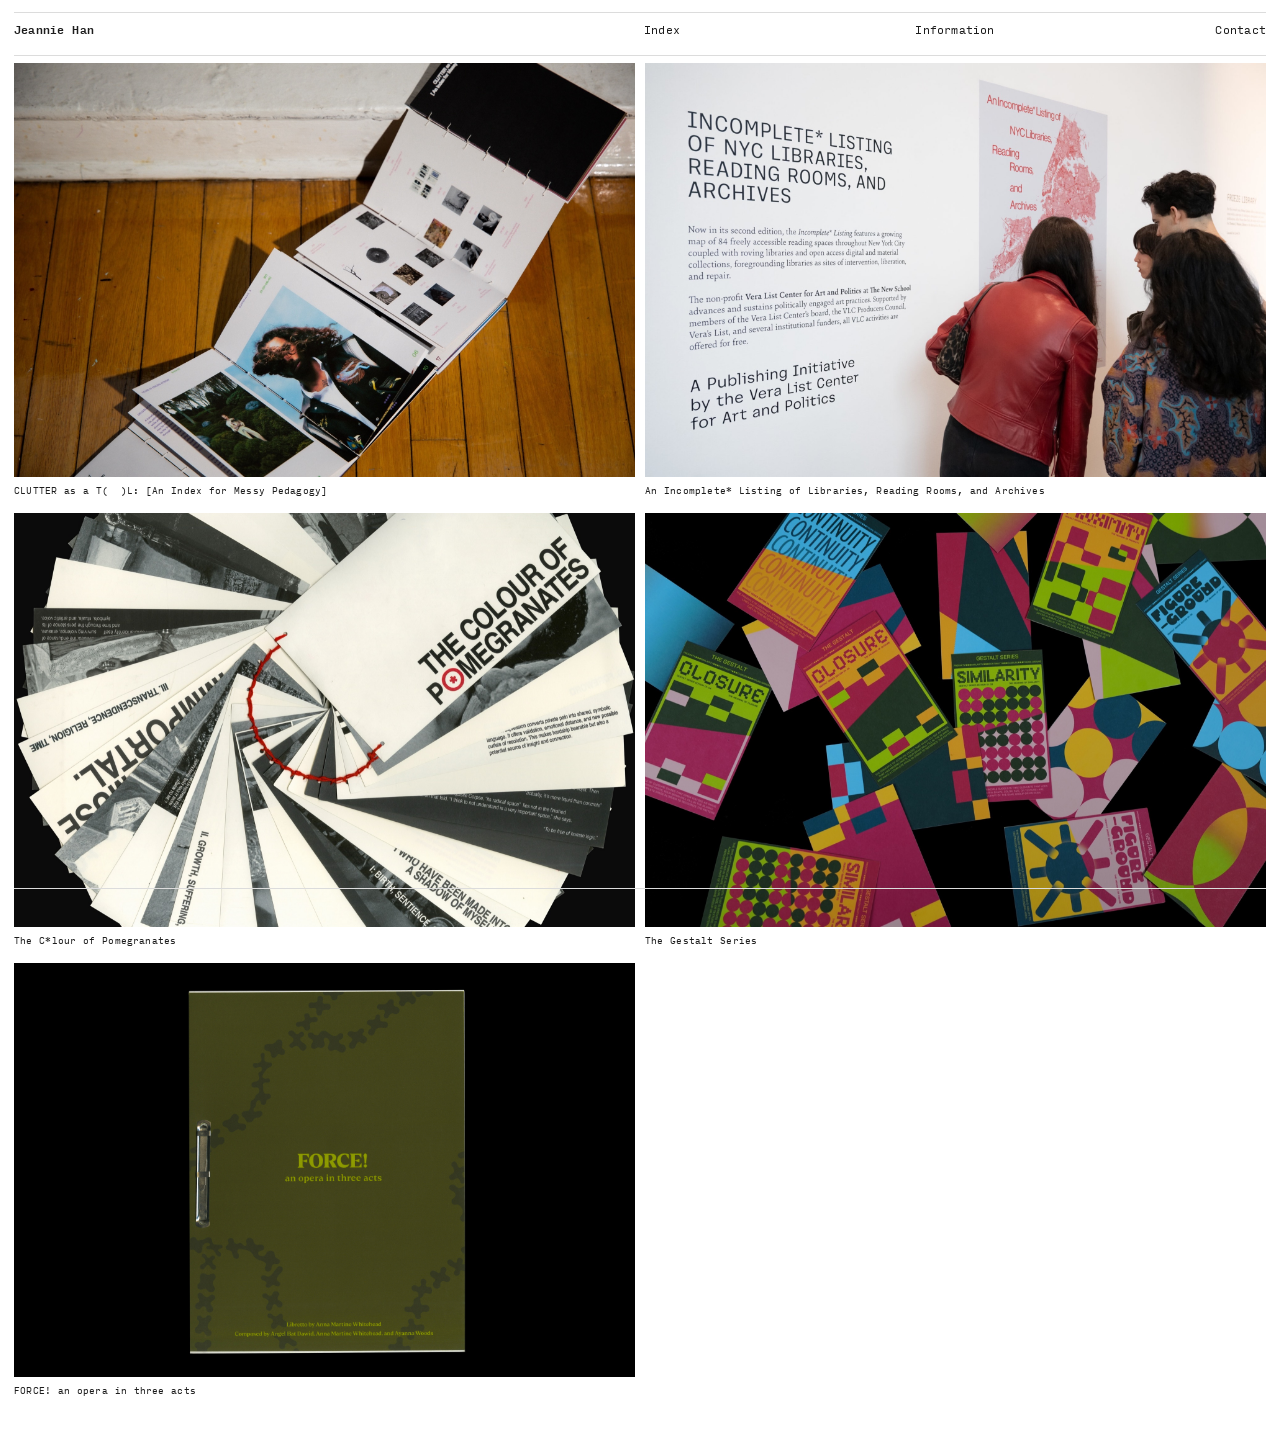
==== archive.html @ 5d0d70c4 "v" ====
<!DOCTYPE html>
<html lang="en">
<head>
<style>@media (hover:hover) and (pointer:fine){html:not(.site-cursor-touch):not(.site-cursor-play),html:not(.site-cursor-touch):not(.site-cursor-play) *{cursor:url("data:image/svg+xml,%3Csvg xmlns='http://www.w3.org/2000/svg' width='16' height='16' viewBox='0 0 16 16'%3E%3Ccircle cx='8' cy='8' r='8' fill='%23C8C8C8'/%3E%3C/svg%3E") 8 8, none !important}html.site-cursor-play,html.site-cursor-play *{cursor:none !important}}</style>
<link rel="stylesheet" href="fonts.css">
<script src="site-cursor.js"></script>
<meta charset="UTF-8">
<link rel="icon" href="favicon-32.png" type="image/png" sizes="32x32">
<link rel="apple-touch-icon" href="favicon.png">
<meta name="viewport" content="width=device-width, initial-scale=1.0">
<title>JEANNIE HAN</title>
<style>
  * { margin:0; padding:0; box-sizing:border-box; }

  html, body {
    min-height:100%;
    background:var(--bg);
    color:var(--text);
    font-family:"Input Mono", monospace;
    overflow-x:hidden;
  }

  a { color:inherit; text-decoration:none; }

  /*
    Match Information’s first hairline:
      wrap clears topbar + 12px; rule tucks 4px above content start
      → rule sits at topbar-h + 8px on both pages.
  */
  .wrap {
    padding:calc(var(--topbar-h) + 12px) var(--pad-x) calc(12px + 0.5px + 40px);
  }

  .index-top-rule {
    height:0.5px;
    background:var(--hairline);
    margin:-4px 0 8px;
    pointer-events:none;
  }

  /*
    Equal image-to-image spacing. Titles sit under each crop and hang into
    the row gap so they don't stretch the vertical distance between media.
  */
  .index-grid {
    --index-gap:clamp(10px, 1vw, 10px);
    --title-space:calc(9px * 0.9 * 2 + 10px);
    display:grid;
    grid-template-columns:repeat(2, minmax(0, 1fr));
    column-gap:var(--index-gap);
    row-gap:calc(var(--index-gap) + var(--title-space));
    width:100%;
    padding-bottom:var(--title-space);
  }

  .index-card {
    position:relative;
    min-width:0;
  }

  .index-card__media {
    display:block;
    width:100%;
    aspect-ratio:3 / 2;
    overflow:hidden;
    background:var(--bg);
  }
  .index-card__media img {
    display:block;
    width:100%;
    height:100%;
    object-fit:cover;
    object-position:center center;
  }

  .index-card__title {
    position:absolute;
    left:0;
    right:0;
    top:100%;
    margin:8px 0 0;
    font-family:"Input Mono", monospace;
    font-size:9px;
    font-weight:400;
    line-height:1.35;
    letter-spacing:var(--tracking);
    word-spacing:var(--word-gap);
    max-width:100%;
  }

  @media (max-width:768px) {
    .index-grid {
      grid-template-columns:1fr;
    }
  }
</style>
</head>
<body>
  <header class="topbar">
    <a class="name" href="index.html">Jeannie Han</a>
    <nav class="topbar-nav">
      <a href="archive.html">Index</a>
      <a href="projects/about.html">Information</a>
      <a href="mailto:jeanniehan10@gmail.com">Contact</a>
    </nav>
  </header>

  <main class="wrap">
    <div class="index-top-rule" aria-hidden="true"></div>
    <div class="index-grid">
      <article class="index-card">
        <a class="index-card__media" href="projects/CLUTTER/clutter.html">
          <img src="projects/CLUTTER/CLUTTER_4.jpg" data-mobile-src="projects/CLUTTER/CLUTTER_4(MOBILE).jpg" alt="CLUTTER as a T(  )L">
        </a>
        <h2 class="index-card__title">
          <a href="projects/CLUTTER/clutter.html">CLUTTER as a T(  )L: [An Index for Messy Pedagogy]</a>
        </h2>
      </article>

      <article class="index-card">
        <a class="index-card__media" href="projects/NSNB/new-school-new-books.html">
          <img src="projects/NSNB/NSNB_EXHIBIT.jpg" data-mobile-src="projects/NSNB/NSNB_EXHIBIT.jpg" alt="An Incomplete* Listing">
        </a>
        <h2 class="index-card__title">
          <a href="projects/NSNB/new-school-new-books.html">An Incomplete* Listing of Libraries, Reading Rooms, and Archives</a>
        </h2>
      </article>

      <article class="index-card">
        <a class="index-card__media" href="projects/COP/pomegranates.html">
          <img src="projects/COP/COP_Editorial_2.jpg" data-mobile-src="projects/COP/COP_HOVER(MOBILE).jpg" alt="The C*lour of Pomegranates">
        </a>
        <h2 class="index-card__title">
          <a href="projects/COP/pomegranates.html">The C*lour of Pomegranates</a>
        </h2>
      </article>

      <article class="index-card">
        <a class="index-card__media" href="projects/GESTALT/gestalt.html">
          <img src="projects/GESTALT/GESTALT_EDITED.jpg" data-mobile-src="projects/GESTALT/GESTALT_EDITED(MOBILE).jpg" alt="The Gestalt Series">
        </a>
        <h2 class="index-card__title">
          <a href="projects/GESTALT/gestalt.html">The Gestalt Series</a>
        </h2>
      </article>

      <article class="index-card">
        <a class="index-card__media" href="projects/FORCE!/force.html">
          <img src="projects/FORCE!/FORCE!_HOVER.jpg" alt="FORCE! an opera in three acts">
        </a>
        <h2 class="index-card__title">
          <a href="projects/FORCE!/force.html">FORCE! an opera in three acts</a>
        </h2>
      </article>
    </div>
  </main>

<script>
  (function () {
    const mq = window.matchMedia('(max-width: 768px)');
    function apply() {
      document.querySelectorAll('img[data-mobile-src]').forEach((img) => {
        if (!img.dataset.desktopSrc) img.dataset.desktopSrc = img.getAttribute('src') || '';
        const next = mq.matches && img.dataset.mobileSrc ? img.dataset.mobileSrc : img.dataset.desktopSrc;
        if (img.getAttribute('src') !== next) img.setAttribute('src', next);
      });
    }
    apply();
    mq.addEventListener('change', apply);
  })();
</script>
</body>
</html>
---- fonts.css ----
@font-face {
  font-family: "Input Mono";
  src: url("InputMono/InputMono-Regular.woff") format("woff");
  font-weight: normal;
  font-style: normal;
  font-display: swap;
}

@font-face {
  font-family: "Input Mono";
  src: url("InputMono/InputMono-Italic.woff2") format("woff2");
  font-weight: normal;
  font-style: italic;
  font-display: swap;
}

@font-face {
  font-family: "Input Mono Medium";
  src: url("InputMono/InputMono-Medium.woff") format("woff");
  font-weight: normal;
  font-style: normal;
  font-display: swap;
}

@font-face {
  font-family: "Neue Haas Grotesk Black";
  src: url("NeueHaasGrotesk/Black.otf") format("opentype");
  font-weight: normal;
  font-style: normal;
  font-display: swap;
}

@font-face {
  font-family: "Neue Haas Grotesk Heavy";
  src: url("NeueHaasGrotesk/Bold.otf") format("opentype");
  font-weight: normal;
  font-style: normal;
  font-display: swap;
}

@font-face {
  font-family: "Neue Haas Grotesk Bold";
  src: url("NeueHaasGrotesk/Bold.otf") format("opentype");
  font-weight: normal;
  font-style: normal;
  font-display: swap;
}

@font-face {
  font-family: "Neue Haas Grotesk Medium";
  src: url("NeueHaasGrotesk/Medium.otf") format("opentype");
  font-weight: normal;
  font-style: normal;
  font-display: swap;
}

@font-face {
  font-family: "Neue Haas Grotesk Light";
  src: url("NeueHaasGrotesk/Light.otf") format("opentype");
  font-weight: normal;
  font-style: normal;
  font-display: swap;
}

@font-face {
  font-family: "Neue Haas Grotesk Thin";
  src: url("NeueHaasGrotesk/Thin.otf") format("opentype");
  font-weight: normal;
  font-style: normal;
  font-display: swap;
}

@font-face {
  font-family: "Neue Haas Grotesk";
  src: url("NeueHaasGrotesk/Roman.otf") format("opentype");
  font-weight: normal;
  font-style: normal;
  font-display: swap;
}

@font-face {
  font-family: "Neue Haas Grotesk";
  src: url("NeueHaasGrotesk/Italic.otf") format("opentype");
  font-weight: normal;
  font-style: italic;
  font-display: swap;
}

:root {
  --bg: #ffffff;
  --text: #1d1d1d;
  /* Hairlines: near --bg, slightly off-white */
  --hairline: #dcdcdc;
  /* --bg minus --text via difference: paint so chrome reads as --text over the page */
  --blend-ink: #e2e2e2;
  --col-gap: 8px;
  --pad: 12px;
  --pad-x: 14px;
  --topbar-h: calc(12px + 0.5px + 11px + 11px + var(--pad));
  --hover-pink: #E63462;
  --tracking: 0.02em;
  --word-gap: 0.06em;
}

html, body {
  font-family: "Input Mono", monospace;
  font-weight: normal;
  font-style: normal;
  letter-spacing: var(--tracking);
  word-spacing: var(--word-gap);
  font-kerning: normal;
  background: var(--bg);
  color: var(--text);
  font-synthesis: none;
}

em, i {
  font-family: "Input Mono", monospace;
  font-style: italic;
  font-synthesis: none;
}

/* Site-wide cursor: OS draws the grey circle immediately (no mousemove wait).
   HTML bubble is only for the landing “Play With Me!” state. */
@media (hover: hover) and (pointer: fine) {
  html:not(.site-cursor-touch):not(.site-cursor-play),
  html:not(.site-cursor-touch):not(.site-cursor-play) * {
    cursor: url("data:image/svg+xml,%3Csvg xmlns='http://www.w3.org/2000/svg' width='16' height='16' viewBox='0 0 16 16'%3E%3Ccircle cx='8' cy='8' r='8' fill='%23C8C8C8'/%3E%3C/svg%3E") 8 8, none !important;
  }
  html.site-cursor-play:not(.site-cursor-touch),
  html.site-cursor-play:not(.site-cursor-touch) * {
    cursor: none !important;
  }
  html.site-cursor-play:not(.site-cursor-touch) .site-cursor {
    display: flex;
  }
}

.site-cursor {
  position: fixed;
  left: 0;
  top: 0;
  z-index: 10001;
  display: none;
  align-items: center;
  justify-content: center;
  pointer-events: none;
  transform: translate3d(-50%, -50%, 0);
  will-change: transform;
}
.site-cursor__bubble {
  display: flex;
  align-items: center;
  justify-content: center;
  width: 14px;
  height: 14px;
  border-radius: 50%;
  background: #C8C8C8;
  overflow: hidden;
  transition:
    width 0.34s cubic-bezier(0.22, 1, 0.36, 1),
    height 0.34s cubic-bezier(0.22, 1, 0.36, 1);
}
.site-cursor.is-play .site-cursor__bubble {
  width: 90px;
  height: 90px;
}
.site-cursor__label {
  font-family: "Input Mono", monospace;
  font-size: 11px;
  white-space: nowrap;
  color: var(--text);
  pointer-events: none;
  opacity: 0;
  transition: opacity 0.34s ease;
}
.site-cursor.is-play .site-cursor__label {
  opacity: 1;
}

/* Top hairline — outside topbar so hover blend changes don't affect it */
body::before {
  content: "";
  position: fixed;
  top: 12px;
  left: var(--pad-x);
  right: var(--pad-x);
  height: 0.5px;
  background: var(--hairline);
  z-index: 101;
  pointer-events: none;
}

/* Bottom hairline — same inset as the top rule */
body::after {
  content: "";
  position: fixed;
  bottom: 12px;
  left: var(--pad-x);
  right: var(--pad-x);
  height: 0.5px;
  background: var(--hairline);
  z-index: 101;
  pointer-events: none;
}

/* Shared topbar (matches index) */
.topbar {
  position: fixed;
  inset: 0 0 auto 0;
  z-index: 100;
  display: grid;
  grid-template-columns: 1fr 1fr;
  column-gap: var(--col-gap);
  padding: calc(12px + 0.5px + 11px) var(--pad-x) var(--pad);
  font-family: "Input Mono", monospace;
  font-size: 11px;
  letter-spacing: var(--tracking);
  word-spacing: var(--word-gap);
  pointer-events: none;
  background: transparent;
  mix-blend-mode: difference;
}
.topbar .name {
  grid-column: 1;
  color: var(--blend-ink);
  pointer-events: auto;
  font-family: "Input Mono Medium", "Input Mono", monospace;
  font-weight: normal;
}
.topbar a {
  pointer-events: auto;
  color: var(--blend-ink);
  text-decoration: none;
}
.topbar-nav {
  grid-column: 2;
  display: grid;
  grid-template-columns: repeat(3, minmax(0, 1fr));
  align-items: baseline;
  width: 100%;
  column-gap: 0;
}
.topbar-nav a:nth-child(1) { justify-self: start; }
.topbar-nav a:nth-child(2) { justify-self: center; }
.topbar-nav a:nth-child(3) { justify-self: end; }

@media (max-width: 768px) {
  :root {
    --topbar-nav-size: 10px;
    --topbar-nav-gap: 6px;
    /*
      Fixed topbar box must clear the stacked Index / Information / Contact
      column so the first page rule never runs through the menus.
    */
    --topbar-h: calc(
      12px + 0.5px + 11px
      + (3 * var(--topbar-nav-size) + 2 * var(--topbar-nav-gap))
      + var(--pad)
    );
  }
  .topbar {
    grid-template-columns: 1fr 1fr;
    align-items: start;
    row-gap: 0;
  }
  .topbar .name {
    grid-column: 1;
  }
  .topbar-nav {
    grid-column: 2;
    grid-template-columns: minmax(0, 1fr);
    row-gap: var(--topbar-nav-gap);
    width: 100%;
    white-space: nowrap;
    font-size: var(--topbar-nav-size);
  }
  .topbar-nav a:nth-child(1),
  .topbar-nav a:nth-child(2),
  .topbar-nav a:nth-child(3) {
    justify-self: end;
  }
}

/* Word-trail: instant lit color, slow fade back (desktop + mobile) */
.text-trail .trail-word {
  color: inherit;
  transition: color 6s ease;
}
.text-trail .trail-word.is-lit {
  color: var(--trail-lit, var(--hover-pink)) !important;
  transition: color 0.05s linear;
}
body[data-trail-colors] .text-trail .trail-word.is-lit {
  color: var(--trail-lit, var(--hover-pink)) !important;
}

/* COP: words vanish on press/hover, then fade back in very slowly */
body[data-trail-vanish] .text-trail .trail-word {
  transition: opacity 10s ease, color 6s ease;
  opacity: 1;
}
body[data-trail-vanish] .text-trail .trail-word.is-lit {
  color: inherit !important;
  opacity: 0;
  transition: opacity 0.05s linear;
}

/* COP: stacked word + asterisks — same box (no reflow); snap back after delay via JS */
body[data-trail-asterisks] .text-trail .trail-word {
  display: inline-grid;
  justify-items: start;
  color: inherit !important;
}
body[data-trail-asterisks] .text-trail .trail-word__text,
body[data-trail-asterisks] .text-trail .trail-word__mask {
  grid-area: 1 / 1;
}
body[data-trail-asterisks] .text-trail .trail-word__mask {
  opacity: 0;
  pointer-events: none;
  user-select: none;
}
body[data-trail-asterisks] .text-trail .trail-word.is-lit .trail-word__text {
  opacity: 0;
}
body[data-trail-asterisks] .text-trail .trail-word.is-lit .trail-word__mask {
  opacity: 1;
}
body[data-trail-asterisks] .text-trail .trail-word.is-lit {
  color: inherit !important;
}

/* Desktop: pink hover + word-trail hover guards (not on touch/mobile) */
@media (min-width: 769px) and (hover: hover) {
  :where(
    a,
    button,
    p,
    span,
    h1,
    h2,
    h3,
    h4,
    li,
    label,
    .name,
    .word,
    .word__label,
    .compose-meta,
    .k,
    .v,
    .contact-row,
    .page-title,
    .title,
    .body-copy,
    .info-label,
    .info-org,
    .info-date,
    .info-contact,
    .info-item
  ):hover {
    color: var(--hover-pink) !important;
  }

  /* ABOUT label stays put */
  .about-title,
  .about-title:hover {
    color: inherit !important;
  }

  /* Body copy with word-trail: don't flash the whole block / nested spans */
  .text-trail:hover,
  .text-trail span:hover {
    color: inherit !important;
  }
  .text-trail .trail-word.is-lit:hover {
    color: var(--trail-lit, var(--hover-pink)) !important;
  }
  body[data-trail-colors] .text-trail .trail-word.is-lit:hover {
    color: var(--trail-lit, var(--hover-pink)) !important;
  }

  .word,
  .word__label {
    transition: color 0.08s ease;
  }
  .word:hover .word__label,
  .word.hot:hover .word__label,
  .hero.is-previewing .word.hot .word__label {
    color: var(--hover-pink) !important;
  }

  /* Difference blend hides true pink — drop it on text only; hairlines stay separate */
  .topbar:has(.name:hover),
  .topbar:has(a:hover) {
    mix-blend-mode: normal;
  }
  .topbar:has(.name:hover) .name,
  .topbar:has(.name:hover) a,
  .topbar:has(a:hover) .name,
  .topbar:has(a:hover) a {
    color: var(--text);
  }
  .topbar .name:hover,
  .topbar a:hover {
    color: var(--hover-pink) !important;
  }

  /* Instant pink — no word-trail fade */
  a.link-instant,
  a.link-instant:hover {
    transition: none !important;
  }
  a.link-instant:hover {
    color: var(--hover-pink) !important;
  }

  a.link-project,
  a.link-project:hover {
    color: var(--link-blink, #E20000) !important;
    transition: none !important;
  }

  body[data-trail-vanish] .text-trail .trail-word.is-lit:hover {
    color: inherit !important;
    opacity: 0;
  }
  body[data-trail-asterisks] .text-trail .trail-word.is-lit:hover,
  body[data-trail-asterisks] .text-trail .trail-word.is-lit:hover .trail-word__text,
  body[data-trail-asterisks] .text-trail .trail-word.is-lit:hover .trail-word__mask {
    color: inherit !important;
  }
}

a.link-project {
  --link-blink: #E20000;
  color: var(--link-blink);
  animation: none;
}
a.link-project--force {
  --link-blink: #8F9903;
}
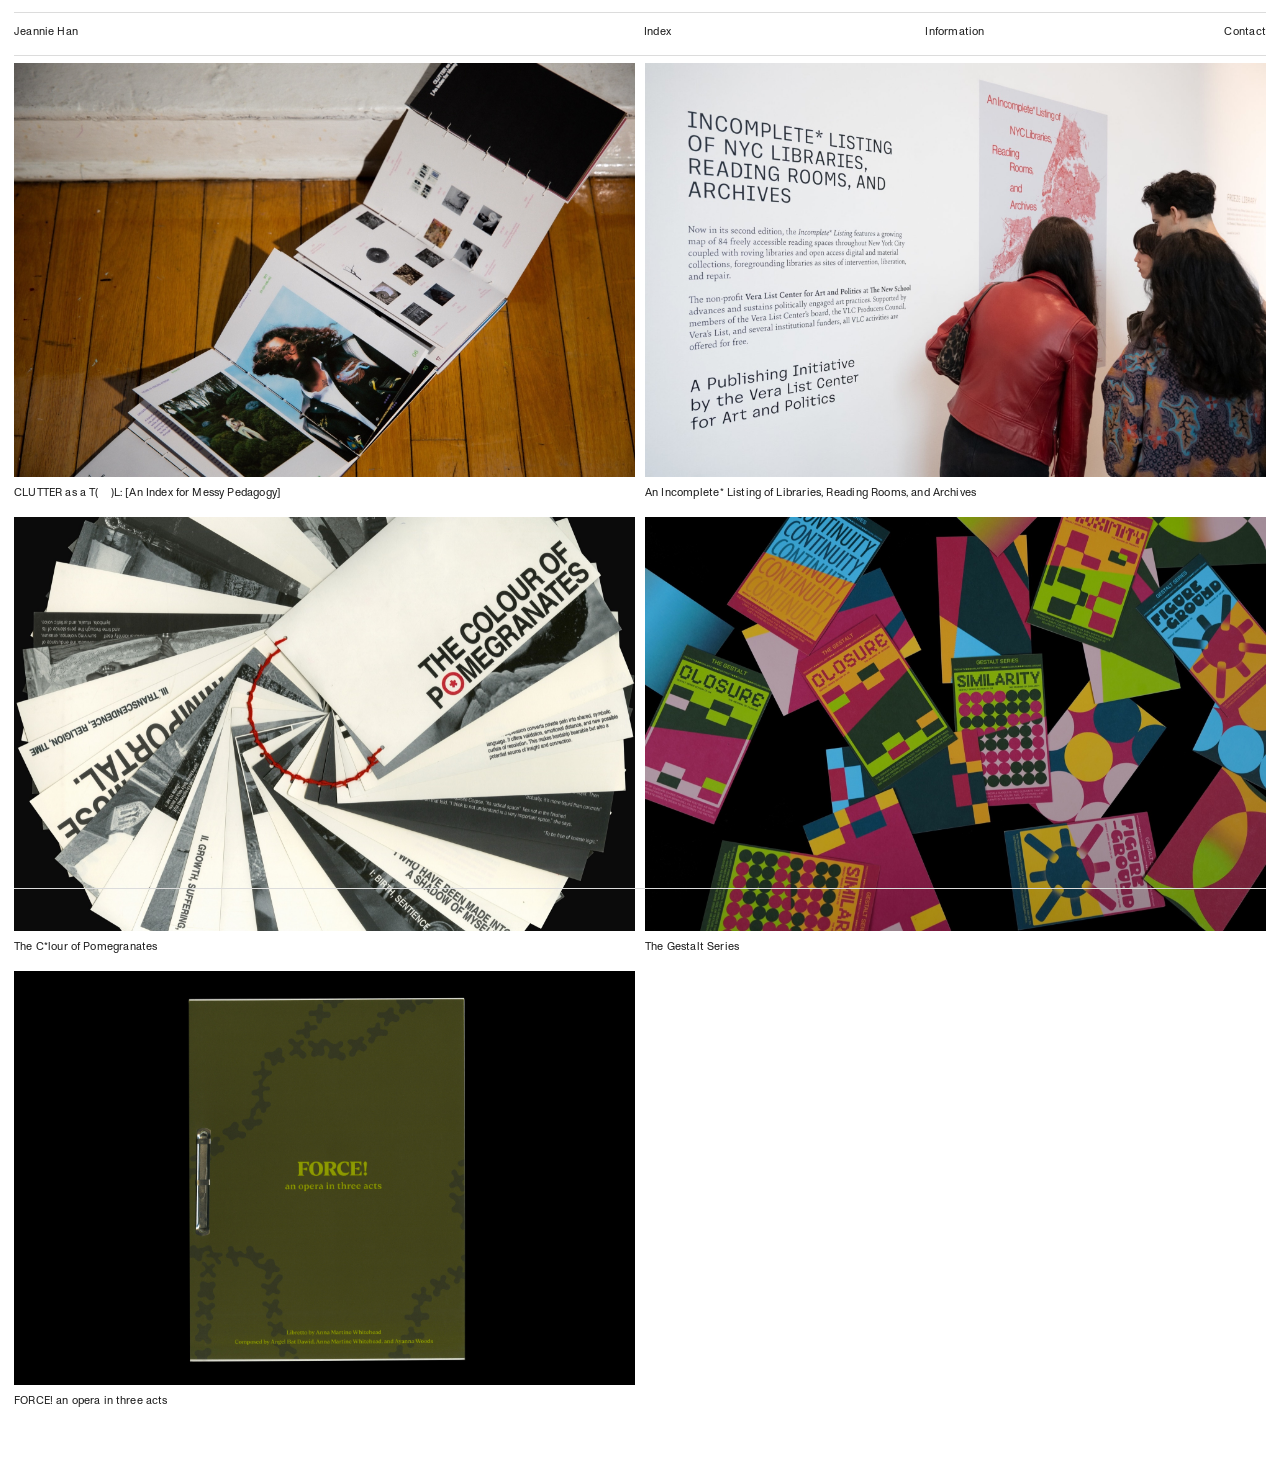
==== commit df896fce: "s" ====
--- a/archive.html
+++ b/archive.html
@@ -16,7 +16,7 @@
     min-height:100%;
     background:var(--bg);
     color:var(--text);
-    font-family:"Input Mono", monospace;
+    font-family:"Monument Grotesk", sans-serif;
     overflow-x:hidden;
   }
 
@@ -44,7 +44,7 @@
   */
   .index-grid {
     --index-gap:clamp(10px, 1vw, 10px);
-    --title-space:calc(9px * 0.9 * 2 + 10px);
+    --title-space:calc(11px * 0.9 * 2 + 10px);
     display:grid;
     grid-template-columns:repeat(2, minmax(0, 1fr));
     column-gap:var(--index-gap);
@@ -79,8 +79,8 @@
     right:0;
     top:100%;
     margin:8px 0 0;
-    font-family:"Input Mono", monospace;
-    font-size:9px;
+    font-family:"Monument Grotesk", sans-serif;
+    font-size:11px;
     font-weight:400;
     line-height:1.35;
     letter-spacing:var(--tracking);
--- a/fonts.css
+++ b/fonts.css
@@ -1,88 +1,48 @@
 @font-face {
-  font-family: "Input Mono";
-  src: url("InputMono/InputMono-Regular.woff") format("woff");
-  font-weight: normal;
-  font-style: normal;
-  font-display: swap;
-}
-
-@font-face {
-  font-family: "Input Mono";
-  src: url("InputMono/InputMono-Italic.woff2") format("woff2");
+  font-family: "Monument Grotesk";
+  src: url("MonumentGrotesk/Regular.otf") format("opentype");
+  font-weight: normal;
+  font-style: normal;
+  font-display: swap;
+}
+
+@font-face {
+  font-family: "Monument Grotesk";
+  src: url("MonumentGrotesk/RegularItalic.otf") format("opentype");
   font-weight: normal;
   font-style: italic;
   font-display: swap;
 }
 
 @font-face {
-  font-family: "Input Mono Medium";
-  src: url("InputMono/InputMono-Medium.woff") format("woff");
-  font-weight: normal;
-  font-style: normal;
-  font-display: swap;
-}
-
-@font-face {
-  font-family: "Neue Haas Grotesk Black";
-  src: url("NeueHaasGrotesk/Black.otf") format("opentype");
-  font-weight: normal;
-  font-style: normal;
-  font-display: swap;
-}
-
-@font-face {
-  font-family: "Neue Haas Grotesk Heavy";
-  src: url("NeueHaasGrotesk/Bold.otf") format("opentype");
-  font-weight: normal;
-  font-style: normal;
-  font-display: swap;
-}
-
-@font-face {
-  font-family: "Neue Haas Grotesk Bold";
-  src: url("NeueHaasGrotesk/Bold.otf") format("opentype");
-  font-weight: normal;
-  font-style: normal;
-  font-display: swap;
-}
-
-@font-face {
-  font-family: "Neue Haas Grotesk Medium";
-  src: url("NeueHaasGrotesk/Medium.otf") format("opentype");
-  font-weight: normal;
-  font-style: normal;
-  font-display: swap;
-}
-
-@font-face {
-  font-family: "Neue Haas Grotesk Light";
-  src: url("NeueHaasGrotesk/Light.otf") format("opentype");
-  font-weight: normal;
-  font-style: normal;
-  font-display: swap;
-}
-
-@font-face {
-  font-family: "Neue Haas Grotesk Thin";
-  src: url("NeueHaasGrotesk/Thin.otf") format("opentype");
-  font-weight: normal;
-  font-style: normal;
-  font-display: swap;
-}
-
-@font-face {
-  font-family: "Neue Haas Grotesk";
-  src: url("NeueHaasGrotesk/Roman.otf") format("opentype");
-  font-weight: normal;
-  font-style: normal;
-  font-display: swap;
-}
-
-@font-face {
-  font-family: "Neue Haas Grotesk";
-  src: url("NeueHaasGrotesk/Italic.otf") format("opentype");
-  font-weight: normal;
-  font-style: italic;
+  font-family: "Monument Grotesk Heavy";
+  src: url("MonumentGrotesk/Heavy.otf") format("opentype");
+  font-weight: normal;
+  font-style: normal;
+  font-display: swap;
+}
+
+@font-face {
+  font-family: "Monument Grotesk Bold";
+  src: url("MonumentGrotesk/Bold.otf") format("opentype");
+  font-weight: normal;
+  font-style: normal;
+  font-display: swap;
+}
+
+@font-face {
+  font-family: "Monument Grotesk Medium";
+  src: url("MonumentGrotesk/Medium.otf") format("opentype");
+  font-weight: normal;
+  font-style: normal;
+  font-display: swap;
+}
+
+@font-face {
+  font-family: "Monument Grotesk Light";
+  src: url("MonumentGrotesk/Light.otf") format("opentype");
+  font-weight: normal;
+  font-style: normal;
   font-display: swap;
 }
 
@@ -103,7 +63,7 @@
 }
 
 html, body {
-  font-family: "Input Mono", monospace;
+  font-family: "Monument Grotesk", sans-serif;
   font-weight: normal;
   font-style: normal;
   letter-spacing: var(--tracking);
@@ -115,7 +75,7 @@
 }
 
 em, i {
-  font-family: "Input Mono", monospace;
+  font-family: "Monument Grotesk", sans-serif;
   font-style: italic;
   font-synthesis: none;
 }
@@ -166,7 +126,7 @@
   height: 90px;
 }
 .site-cursor__label {
-  font-family: "Input Mono", monospace;
+  font-family: "Monument Grotesk", sans-serif;
   font-size: 11px;
   white-space: nowrap;
   color: var(--text);
@@ -213,7 +173,7 @@
   grid-template-columns: 1fr 1fr;
   column-gap: var(--col-gap);
   padding: calc(12px + 0.5px + 11px) var(--pad-x) var(--pad);
-  font-family: "Input Mono", monospace;
+  font-family: "Monument Grotesk", sans-serif;
   font-size: 11px;
   letter-spacing: var(--tracking);
   word-spacing: var(--word-gap);
@@ -225,7 +185,7 @@
   grid-column: 1;
   color: var(--blend-ink);
   pointer-events: auto;
-  font-family: "Input Mono Medium", "Input Mono", monospace;
+  font-family: "Monument Grotesk", sans-serif;
   font-weight: normal;
 }
 .topbar a {
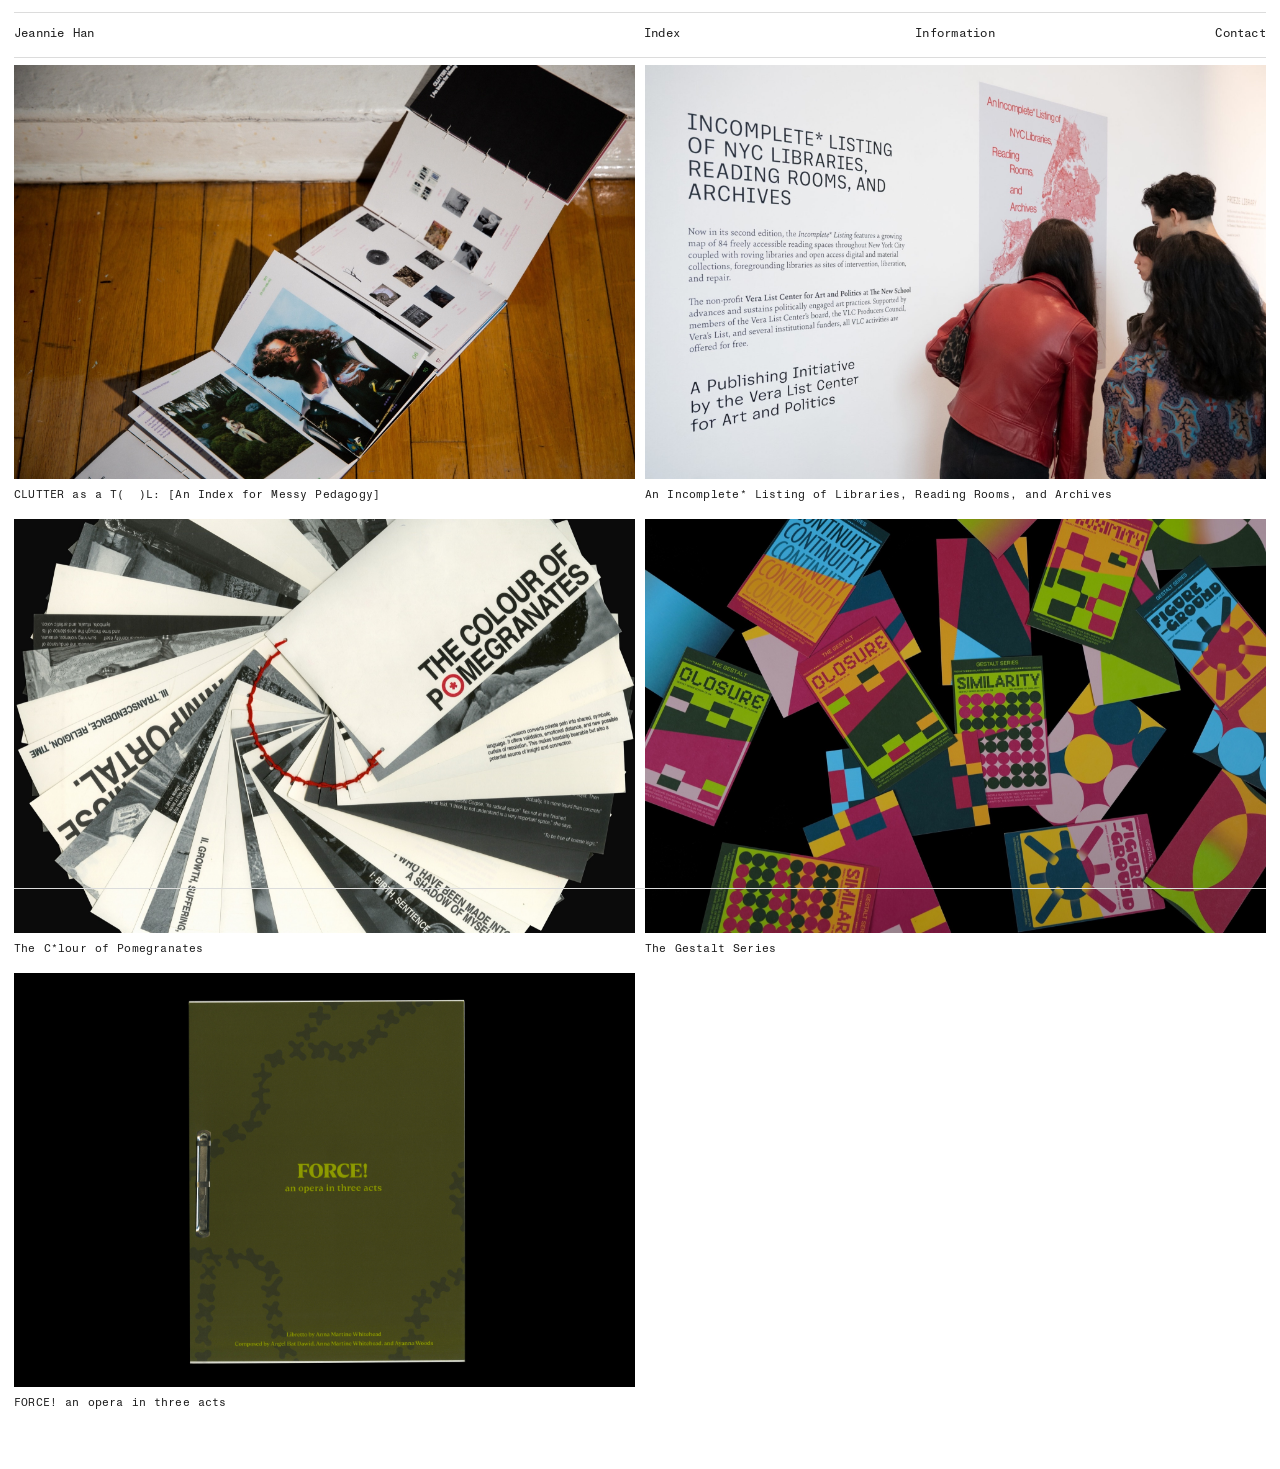
==== commit 59e5d312: "f" ====
--- a/archive.html
+++ b/archive.html
@@ -16,7 +16,7 @@
     min-height:100%;
     background:var(--bg);
     color:var(--text);
-    font-family:"Monument Grotesk", sans-serif;
+    font-family:"Monument Grotesk Mono", ui-monospace, monospace;
     overflow-x:hidden;
   }
 
@@ -79,7 +79,7 @@
     right:0;
     top:100%;
     margin:8px 0 0;
-    font-family:"Monument Grotesk", sans-serif;
+    font-family:"Monument Grotesk Mono", ui-monospace, monospace;
     font-size:11px;
     font-weight:400;
     line-height:1.35;
--- a/fonts.css
+++ b/fonts.css
@@ -41,6 +41,30 @@
 @font-face {
   font-family: "Monument Grotesk Light";
   src: url("MonumentGrotesk/Light.otf") format("opentype");
+  font-weight: normal;
+  font-style: normal;
+  font-display: swap;
+}
+
+@font-face {
+  font-family: "Monument Grotesk Mono";
+  src: url("MonumentGroteskMono/Regular.otf") format("opentype");
+  font-weight: normal;
+  font-style: normal;
+  font-display: swap;
+}
+
+@font-face {
+  font-family: "Monument Grotesk Mono";
+  src: url("MonumentGroteskMono/RegularItalic.otf") format("opentype");
+  font-weight: normal;
+  font-style: italic;
+  font-display: swap;
+}
+
+@font-face {
+  font-family: "Monument Grotesk Mono Bold";
+  src: url("MonumentGroteskMono/Bold.otf") format("opentype");
   font-weight: normal;
   font-style: normal;
   font-display: swap;
@@ -56,14 +80,14 @@
   --col-gap: 8px;
   --pad: 12px;
   --pad-x: 14px;
-  --topbar-h: calc(12px + 0.5px + 11px + 11px + var(--pad));
+  --topbar-h: calc(12px + 0.5px + 12px + 12px + var(--pad));
   --hover-pink: #E63462;
   --tracking: 0.02em;
   --word-gap: 0.06em;
 }
 
 html, body {
-  font-family: "Monument Grotesk", sans-serif;
+  font-family: "Monument Grotesk Mono", ui-monospace, monospace;
   font-weight: normal;
   font-style: normal;
   letter-spacing: var(--tracking);
@@ -75,7 +99,7 @@
 }
 
 em, i {
-  font-family: "Monument Grotesk", sans-serif;
+  font-family: "Monument Grotesk Mono", ui-monospace, monospace;
   font-style: italic;
   font-synthesis: none;
 }
@@ -126,7 +150,7 @@
   height: 90px;
 }
 .site-cursor__label {
-  font-family: "Monument Grotesk", sans-serif;
+  font-family: "Monument Grotesk Mono", ui-monospace, monospace;
   font-size: 11px;
   white-space: nowrap;
   color: var(--text);
@@ -172,9 +196,9 @@
   display: grid;
   grid-template-columns: 1fr 1fr;
   column-gap: var(--col-gap);
-  padding: calc(12px + 0.5px + 11px) var(--pad-x) var(--pad);
-  font-family: "Monument Grotesk", sans-serif;
-  font-size: 11px;
+  padding: calc(12px + 0.5px + 12px) var(--pad-x) var(--pad);
+  font-family: "Monument Grotesk Mono", ui-monospace, monospace;
+  font-size: 12px;
   letter-spacing: var(--tracking);
   word-spacing: var(--word-gap);
   pointer-events: none;
@@ -185,7 +209,7 @@
   grid-column: 1;
   color: var(--blend-ink);
   pointer-events: auto;
-  font-family: "Monument Grotesk", sans-serif;
+  font-family: "Monument Grotesk Mono", ui-monospace, monospace;
   font-weight: normal;
 }
 .topbar a {
@@ -207,14 +231,14 @@
 
 @media (max-width: 768px) {
   :root {
-    --topbar-nav-size: 10px;
+    --topbar-nav-size: 11px;
     --topbar-nav-gap: 6px;
     /*
       Fixed topbar box must clear the stacked Index / Information / Contact
       column so the first page rule never runs through the menus.
     */
     --topbar-h: calc(
-      12px + 0.5px + 11px
+      12px + 0.5px + 12px
       + (3 * var(--topbar-nav-size) + 2 * var(--topbar-nav-gap))
       + var(--pad)
     );
@@ -226,6 +250,8 @@
   }
   .topbar .name {
     grid-column: 1;
+    font-family: "Monument Grotesk Mono", ui-monospace, monospace;
+    font-weight: normal;
   }
   .topbar-nav {
     grid-column: 2;
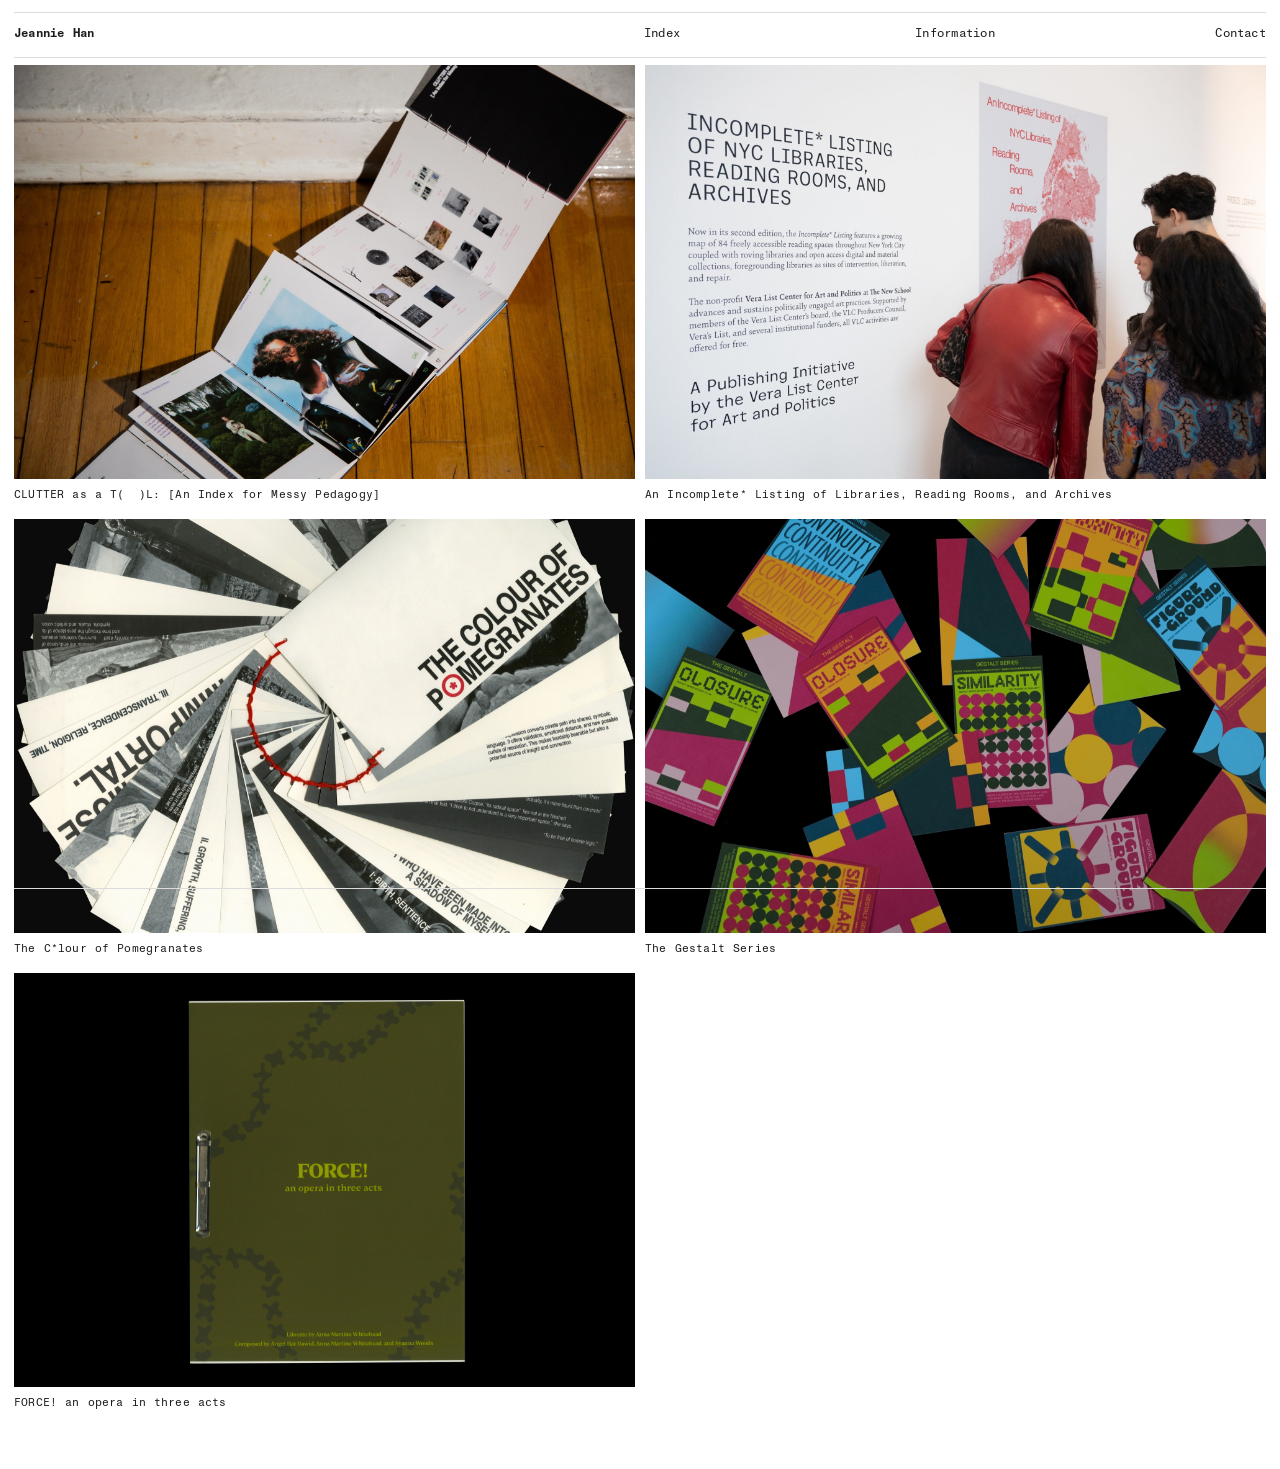
==== commit 49effde3: "Restore favicon files and cache-bust CSS so mobile picks up layout updates. Co-authored-by: Cursor <" ====
--- a/archive.html
+++ b/archive.html
@@ -2,11 +2,11 @@
 <html lang="en">
 <head>
 <style>@media (hover:hover) and (pointer:fine){html:not(.site-cursor-touch):not(.site-cursor-play),html:not(.site-cursor-touch):not(.site-cursor-play) *{cursor:url("data:image/svg+xml,%3Csvg xmlns='http://www.w3.org/2000/svg' width='16' height='16' viewBox='0 0 16 16'%3E%3Ccircle cx='8' cy='8' r='8' fill='%23C8C8C8'/%3E%3C/svg%3E") 8 8, none !important}html.site-cursor-play,html.site-cursor-play *{cursor:none !important}}</style>
-<link rel="stylesheet" href="fonts.css">
+<link rel="stylesheet" href="fonts.css?v=20261002">
 <script src="site-cursor.js"></script>
 <meta charset="UTF-8">
-<link rel="icon" href="favicon-32.png" type="image/png" sizes="32x32">
-<link rel="apple-touch-icon" href="favicon.png">
+<link rel="icon" href="favicon-32.png?v=2" type="image/png" sizes="32x32">
+<link rel="apple-touch-icon" href="favicon.png?v=2">
 <meta name="viewport" content="width=device-width, initial-scale=1.0">
 <title>JEANNIE HAN</title>
 <style>
--- a/fonts.css
+++ b/fonts.css
@@ -209,7 +209,7 @@
   grid-column: 1;
   color: var(--blend-ink);
   pointer-events: auto;
-  font-family: "Monument Grotesk Mono", ui-monospace, monospace;
+  font-family: "Monument Grotesk Mono Bold", "Monument Grotesk Mono", ui-monospace, monospace;
   font-weight: normal;
 }
 .topbar a {
@@ -250,7 +250,7 @@
   }
   .topbar .name {
     grid-column: 1;
-    font-family: "Monument Grotesk Mono", ui-monospace, monospace;
+    font-family: "Monument Grotesk Mono Bold", "Monument Grotesk Mono", ui-monospace, monospace;
     font-weight: normal;
   }
   .topbar-nav {
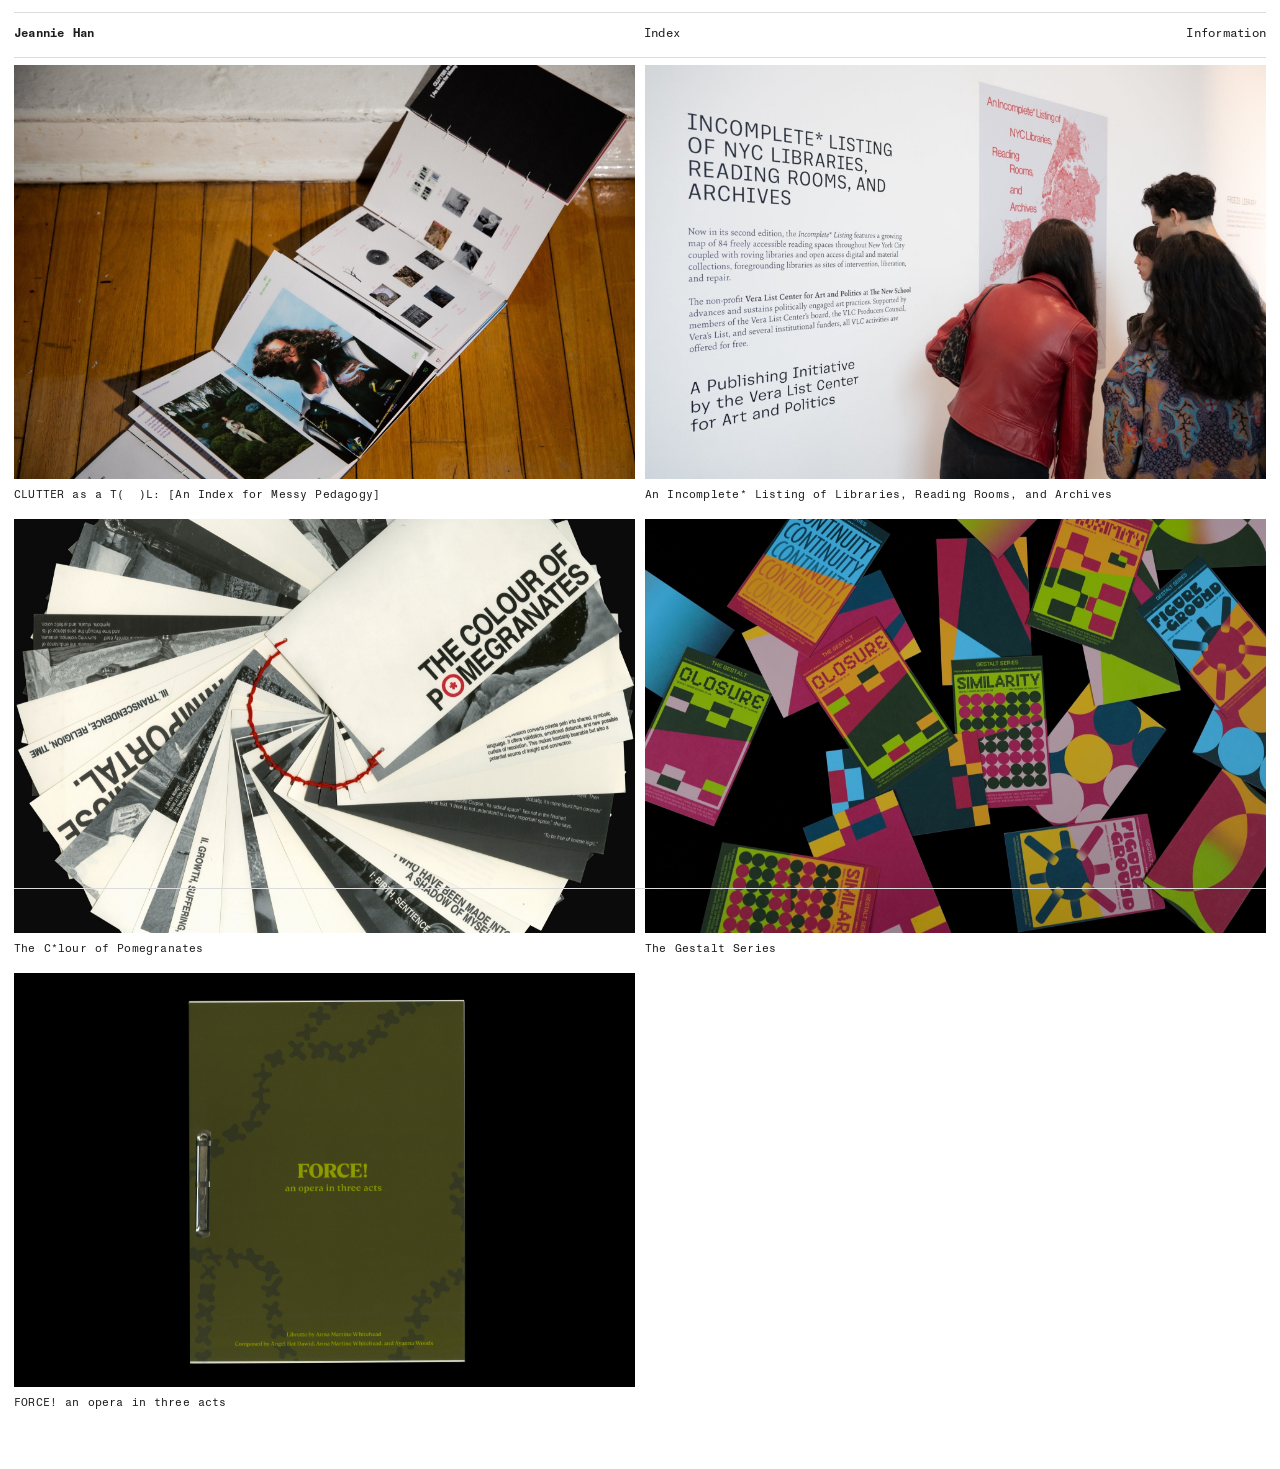
==== commit b6cc3f1e: "f" ====
--- a/archive.html
+++ b/archive.html
@@ -5,10 +5,13 @@
 <link rel="stylesheet" href="fonts.css?v=20261002">
 <script src="site-cursor.js"></script>
 <meta charset="UTF-8">
-<link rel="icon" href="favicon-32.png?v=2" type="image/png" sizes="32x32">
-<link rel="apple-touch-icon" href="favicon.png?v=2">
+<link rel="icon" href="favicon-32.png?v=3" type="image/png" sizes="32x32">
+<link rel="icon" href="favicon.png?v=3" type="image/png" sizes="194x194">
+<link rel="apple-touch-icon" href="favicon.png?v=3">
 <meta name="viewport" content="width=device-width, initial-scale=1.0">
-<title>JEANNIE HAN</title>
+<title>Index — Jeannie Han</title>
+<meta name="description" content="Selected projects by Jeannie Han.">
+<link rel="canonical" href="https://jeanniehan.com/archive.html">
 <style>
   * { margin:0; padding:0; box-sizing:border-box; }
 
@@ -101,7 +104,6 @@
     <nav class="topbar-nav">
       <a href="archive.html">Index</a>
       <a href="projects/about.html">Information</a>
-      <a href="mailto:jeanniehan10@gmail.com">Contact</a>
     </nav>
   </header>
 
--- a/fonts.css
+++ b/fonts.css
@@ -104,6 +104,19 @@
   font-synthesis: none;
 }
 
+/* Visually hidden, still crawlable / screen-reader accessible */
+.sr-only {
+  position: absolute;
+  width: 1px;
+  height: 1px;
+  padding: 0;
+  margin: -1px;
+  overflow: hidden;
+  clip: rect(0, 0, 0, 0);
+  white-space: nowrap;
+  border: 0;
+}
+
 /* Site-wide cursor: OS draws the grey circle immediately (no mousemove wait).
    HTML bubble is only for the landing “Play With Me!” state. */
 @media (hover: hover) and (pointer: fine) {
@@ -220,26 +233,25 @@
 .topbar-nav {
   grid-column: 2;
   display: grid;
-  grid-template-columns: repeat(3, minmax(0, 1fr));
+  grid-template-columns: repeat(2, minmax(0, 1fr));
   align-items: baseline;
   width: 100%;
   column-gap: 0;
 }
 .topbar-nav a:nth-child(1) { justify-self: start; }
-.topbar-nav a:nth-child(2) { justify-self: center; }
-.topbar-nav a:nth-child(3) { justify-self: end; }
+.topbar-nav a:nth-child(2) { justify-self: end; }
 
 @media (max-width: 768px) {
   :root {
     --topbar-nav-size: 11px;
     --topbar-nav-gap: 6px;
     /*
-      Fixed topbar box must clear the stacked Index / Information / Contact
+      Fixed topbar box must clear the stacked Index / Information
       column so the first page rule never runs through the menus.
     */
     --topbar-h: calc(
       12px + 0.5px + 12px
-      + (3 * var(--topbar-nav-size) + 2 * var(--topbar-nav-gap))
+      + (2 * var(--topbar-nav-size) + 1 * var(--topbar-nav-gap))
       + var(--pad)
     );
   }
@@ -262,8 +274,7 @@
     font-size: var(--topbar-nav-size);
   }
   .topbar-nav a:nth-child(1),
-  .topbar-nav a:nth-child(2),
-  .topbar-nav a:nth-child(3) {
+  .topbar-nav a:nth-child(2) {
     justify-self: end;
   }
 }
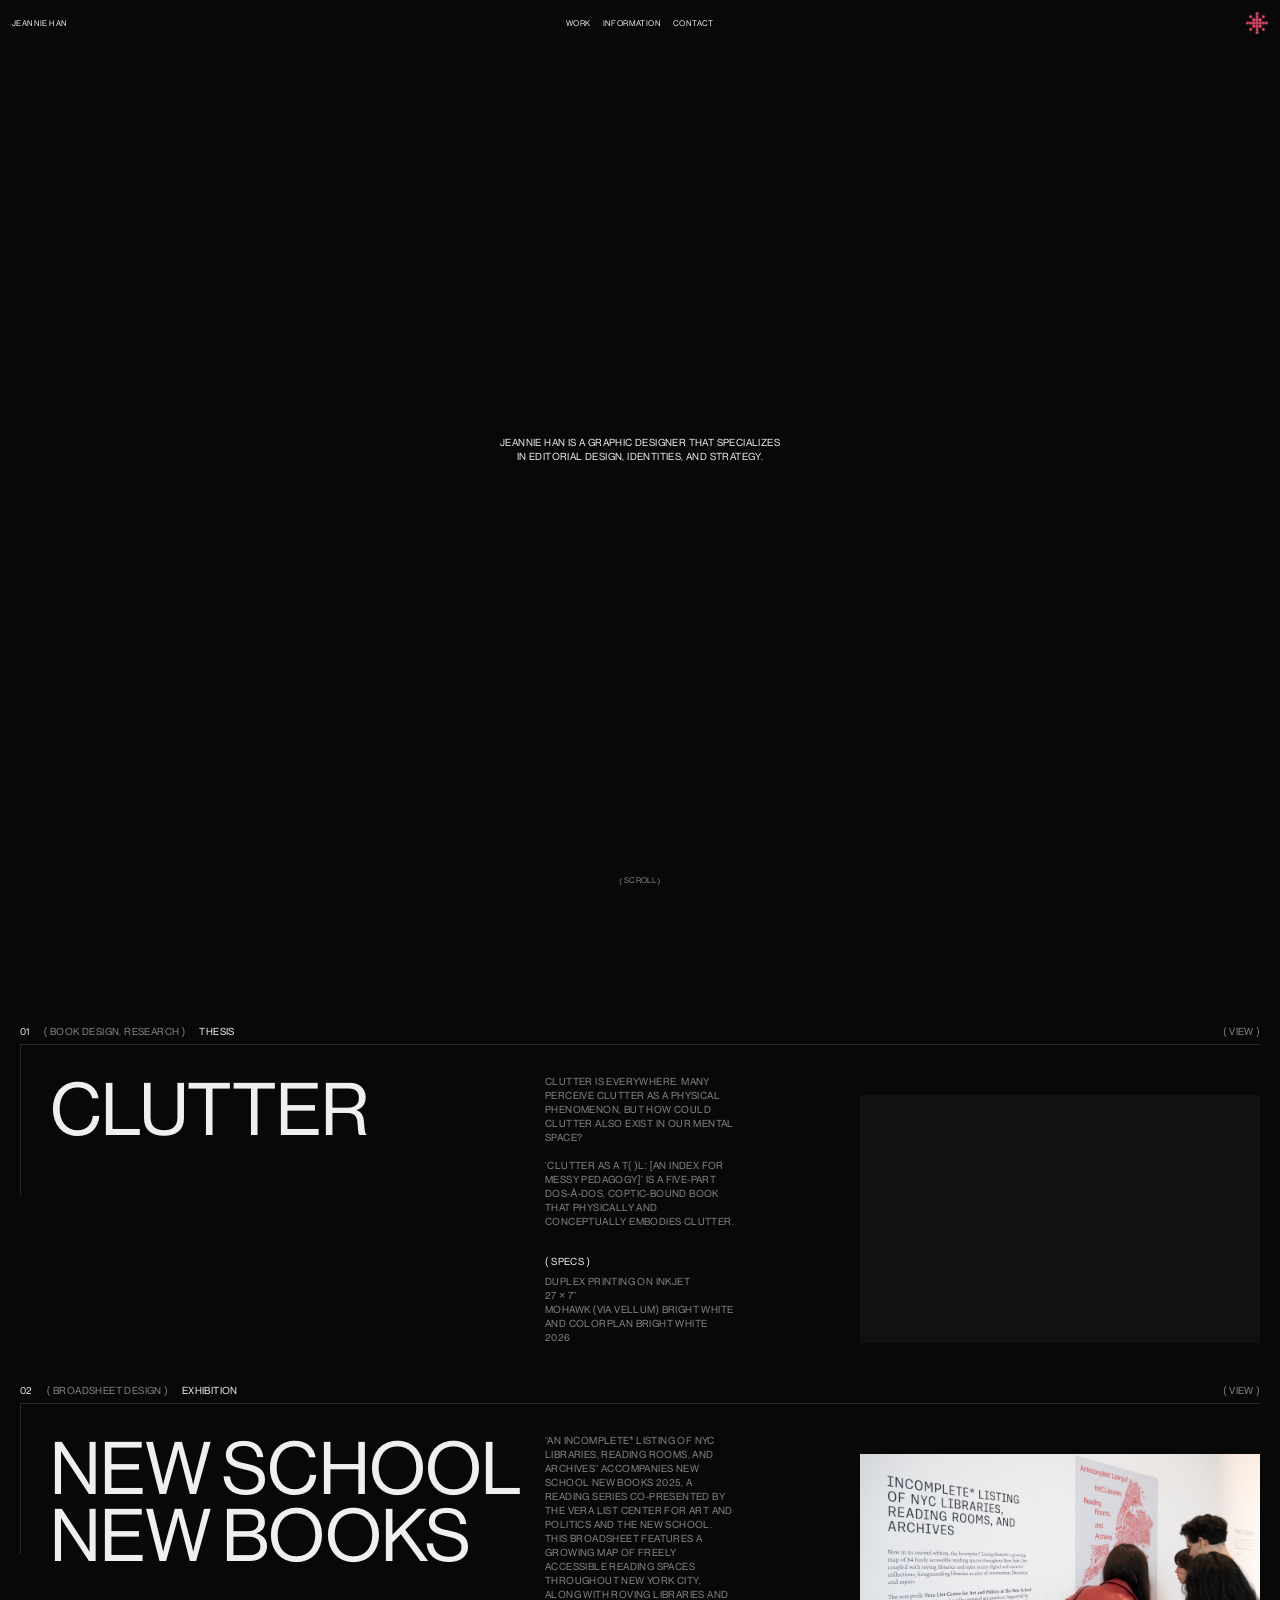
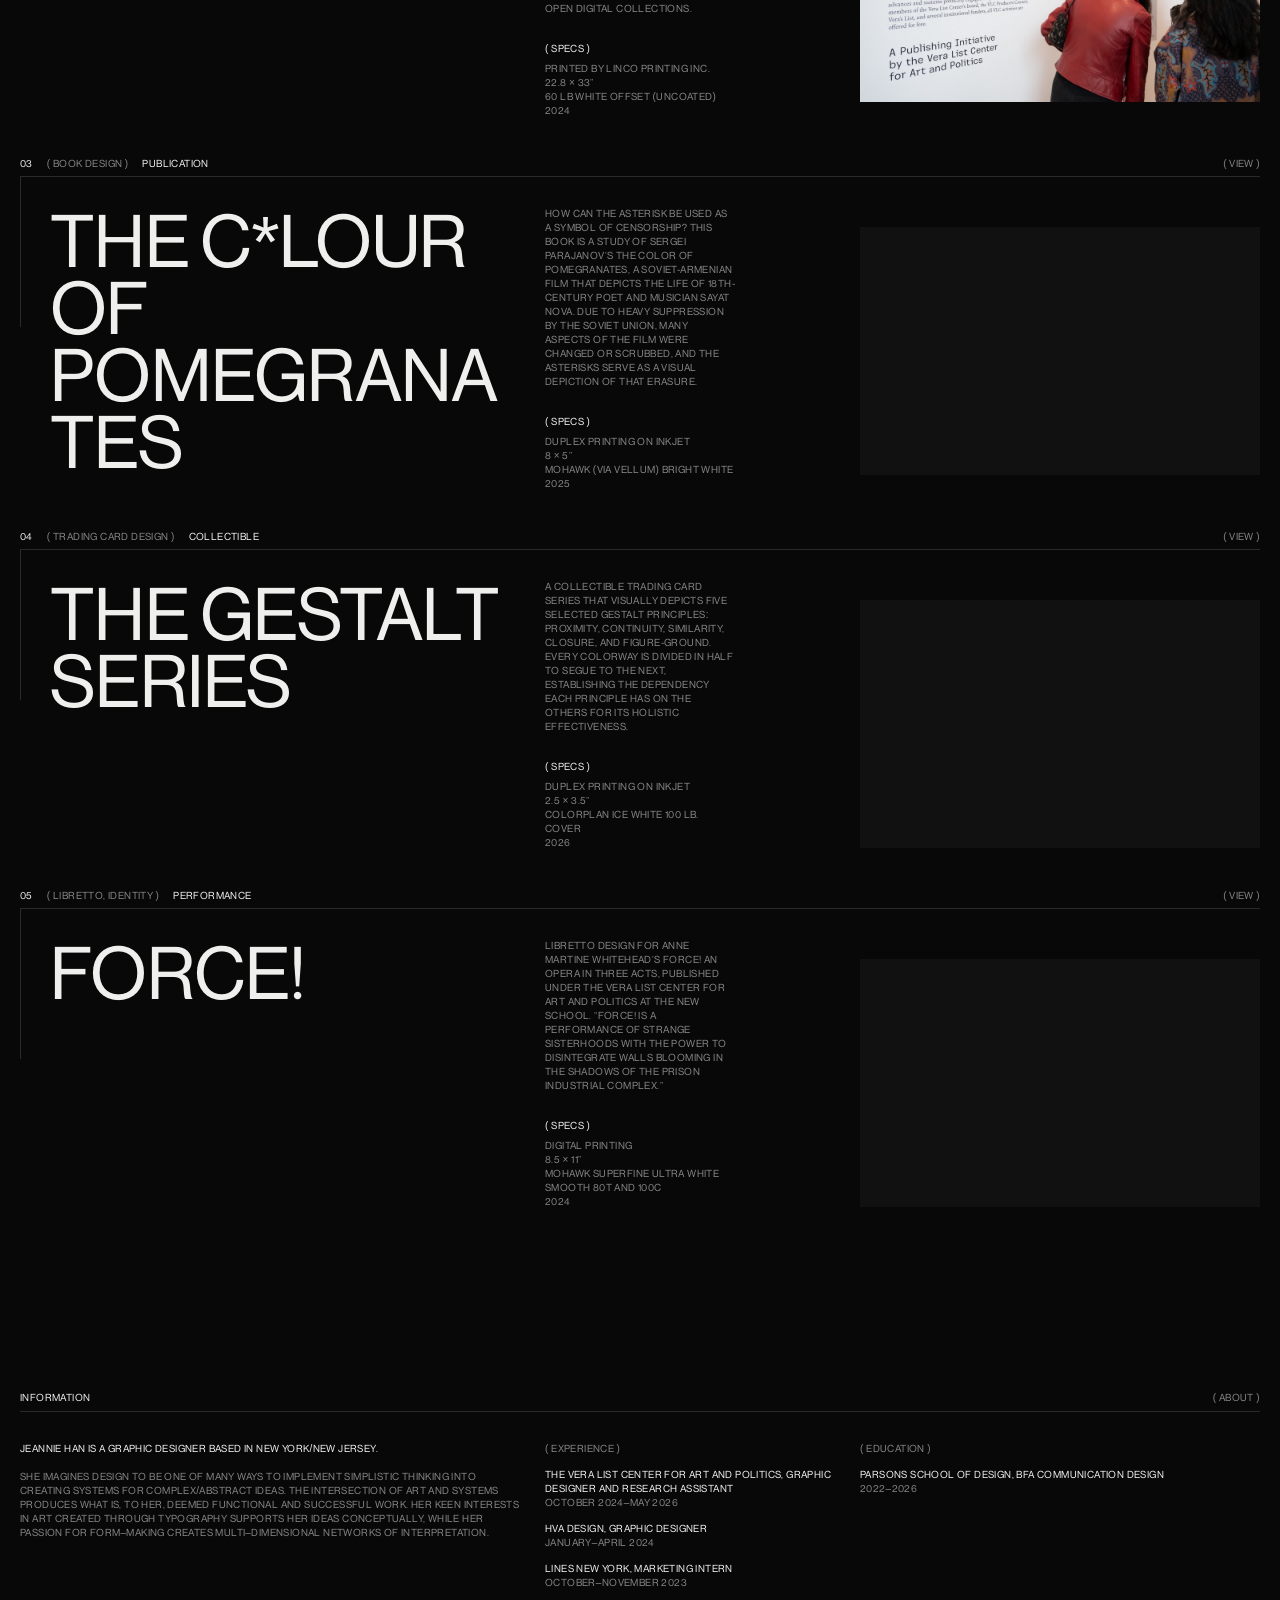
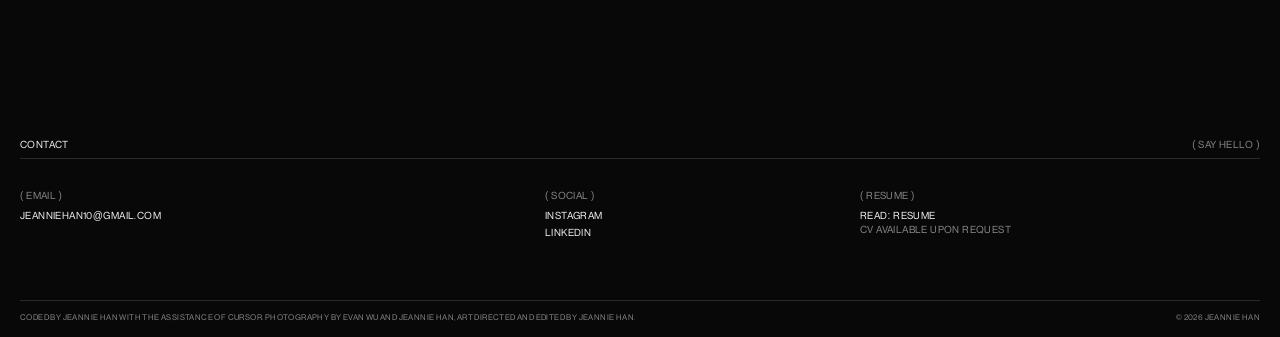
==== commit 7b851af7: "One-page site: landing, work, information, contact - Single scrolling home page modelled on isabelmo" ====
--- a/archive.html
+++ b/archive.html
@@ -1,175 +1,14 @@
 <!DOCTYPE html>
 <html lang="en">
 <head>
-<style>@media (hover:hover) and (pointer:fine){html:not(.site-cursor-touch):not(.site-cursor-play),html:not(.site-cursor-touch):not(.site-cursor-play) *{cursor:url("data:image/svg+xml,%3Csvg xmlns='http://www.w3.org/2000/svg' width='16' height='16' viewBox='0 0 16 16'%3E%3Ccircle cx='8' cy='8' r='8' fill='%23C8C8C8'/%3E%3C/svg%3E") 8 8, none !important}html.site-cursor-play,html.site-cursor-play *{cursor:none !important}}</style>
-<link rel="stylesheet" href="fonts.css?v=20261002">
-<script src="site-cursor.js"></script>
-<meta charset="UTF-8">
-<link rel="icon" href="favicon-32.png?v=3" type="image/png" sizes="32x32">
-<link rel="icon" href="favicon.png?v=3" type="image/png" sizes="194x194">
-<link rel="apple-touch-icon" href="favicon.png?v=3">
-<meta name="viewport" content="width=device-width, initial-scale=1.0">
-<title>Index — Jeannie Han</title>
-<meta name="description" content="Selected projects by Jeannie Han.">
-<link rel="canonical" href="https://jeanniehan.com/archive.html">
-<style>
-  * { margin:0; padding:0; box-sizing:border-box; }
-
-  html, body {
-    min-height:100%;
-    background:var(--bg);
-    color:var(--text);
-    font-family:"Monument Grotesk Mono", ui-monospace, monospace;
-    overflow-x:hidden;
-  }
-
-  a { color:inherit; text-decoration:none; }
-
-  /*
-    Match Information’s first hairline:
-      wrap clears topbar + 12px; rule tucks 4px above content start
-      → rule sits at topbar-h + 8px on both pages.
-  */
-  .wrap {
-    padding:calc(var(--topbar-h) + 12px) var(--pad-x) calc(12px + 0.5px + 40px);
-  }
-
-  .index-top-rule {
-    height:0.5px;
-    background:var(--hairline);
-    margin:-4px 0 8px;
-    pointer-events:none;
-  }
-
-  /*
-    Equal image-to-image spacing. Titles sit under each crop and hang into
-    the row gap so they don't stretch the vertical distance between media.
-  */
-  .index-grid {
-    --index-gap:clamp(10px, 1vw, 10px);
-    --title-space:calc(11px * 0.9 * 2 + 10px);
-    display:grid;
-    grid-template-columns:repeat(2, minmax(0, 1fr));
-    column-gap:var(--index-gap);
-    row-gap:calc(var(--index-gap) + var(--title-space));
-    width:100%;
-    padding-bottom:var(--title-space);
-  }
-
-  .index-card {
-    position:relative;
-    min-width:0;
-  }
-
-  .index-card__media {
-    display:block;
-    width:100%;
-    aspect-ratio:3 / 2;
-    overflow:hidden;
-    background:var(--bg);
-  }
-  .index-card__media img {
-    display:block;
-    width:100%;
-    height:100%;
-    object-fit:cover;
-    object-position:center center;
-  }
-
-  .index-card__title {
-    position:absolute;
-    left:0;
-    right:0;
-    top:100%;
-    margin:8px 0 0;
-    font-family:"Monument Grotesk Mono", ui-monospace, monospace;
-    font-size:11px;
-    font-weight:400;
-    line-height:1.35;
-    letter-spacing:var(--tracking);
-    word-spacing:var(--word-gap);
-    max-width:100%;
-  }
-
-  @media (max-width:768px) {
-    .index-grid {
-      grid-template-columns:1fr;
-    }
-  }
-</style>
+<meta charset="utf-8">
+<title>Work — Jeannie Han</title>
+<meta name="robots" content="noindex">
+<link rel="canonical" href="https://jeanniehan.com/">
+<meta http-equiv="refresh" content="0; url=index.html#work">
+<script>location.replace("index.html#work")</script>
 </head>
-<body>
-  <header class="topbar">
-    <a class="name" href="index.html">Jeannie Han</a>
-    <nav class="topbar-nav">
-      <a href="archive.html">Index</a>
-      <a href="projects/about.html">Information</a>
-    </nav>
-  </header>
-
-  <main class="wrap">
-    <div class="index-top-rule" aria-hidden="true"></div>
-    <div class="index-grid">
-      <article class="index-card">
-        <a class="index-card__media" href="projects/CLUTTER/clutter.html">
-          <img src="projects/CLUTTER/CLUTTER_4.jpg" data-mobile-src="projects/CLUTTER/CLUTTER_4(MOBILE).jpg" alt="CLUTTER as a T(  )L">
-        </a>
-        <h2 class="index-card__title">
-          <a href="projects/CLUTTER/clutter.html">CLUTTER as a T(  )L: [An Index for Messy Pedagogy]</a>
-        </h2>
-      </article>
-
-      <article class="index-card">
-        <a class="index-card__media" href="projects/NSNB/new-school-new-books.html">
-          <img src="projects/NSNB/NSNB_EXHIBIT.jpg" data-mobile-src="projects/NSNB/NSNB_EXHIBIT.jpg" alt="An Incomplete* Listing">
-        </a>
-        <h2 class="index-card__title">
-          <a href="projects/NSNB/new-school-new-books.html">An Incomplete* Listing of Libraries, Reading Rooms, and Archives</a>
-        </h2>
-      </article>
-
-      <article class="index-card">
-        <a class="index-card__media" href="projects/COP/pomegranates.html">
-          <img src="projects/COP/COP_Editorial_2.jpg" data-mobile-src="projects/COP/COP_HOVER(MOBILE).jpg" alt="The C*lour of Pomegranates">
-        </a>
-        <h2 class="index-card__title">
-          <a href="projects/COP/pomegranates.html">The C*lour of Pomegranates</a>
-        </h2>
-      </article>
-
-      <article class="index-card">
-        <a class="index-card__media" href="projects/GESTALT/gestalt.html">
-          <img src="projects/GESTALT/GESTALT_EDITED.jpg" data-mobile-src="projects/GESTALT/GESTALT_EDITED(MOBILE).jpg" alt="The Gestalt Series">
-        </a>
-        <h2 class="index-card__title">
-          <a href="projects/GESTALT/gestalt.html">The Gestalt Series</a>
-        </h2>
-      </article>
-
-      <article class="index-card">
-        <a class="index-card__media" href="projects/FORCE!/force.html">
-          <img src="projects/FORCE!/FORCE!_HOVER.jpg" alt="FORCE! an opera in three acts">
-        </a>
-        <h2 class="index-card__title">
-          <a href="projects/FORCE!/force.html">FORCE! an opera in three acts</a>
-        </h2>
-      </article>
-    </div>
-  </main>
-
-<script>
-  (function () {
-    const mq = window.matchMedia('(max-width: 768px)');
-    function apply() {
-      document.querySelectorAll('img[data-mobile-src]').forEach((img) => {
-        if (!img.dataset.desktopSrc) img.dataset.desktopSrc = img.getAttribute('src') || '';
-        const next = mq.matches && img.dataset.mobileSrc ? img.dataset.mobileSrc : img.dataset.desktopSrc;
-        if (img.getAttribute('src') !== next) img.setAttribute('src', next);
-      });
-    }
-    apply();
-    mq.addEventListener('change', apply);
-  })();
-</script>
+<body style="background:#080808;color:#efefee;font:12px sans-serif">
+<p><a href="index.html#work" style="color:inherit">Work</a></p>
 </body>
 </html>
